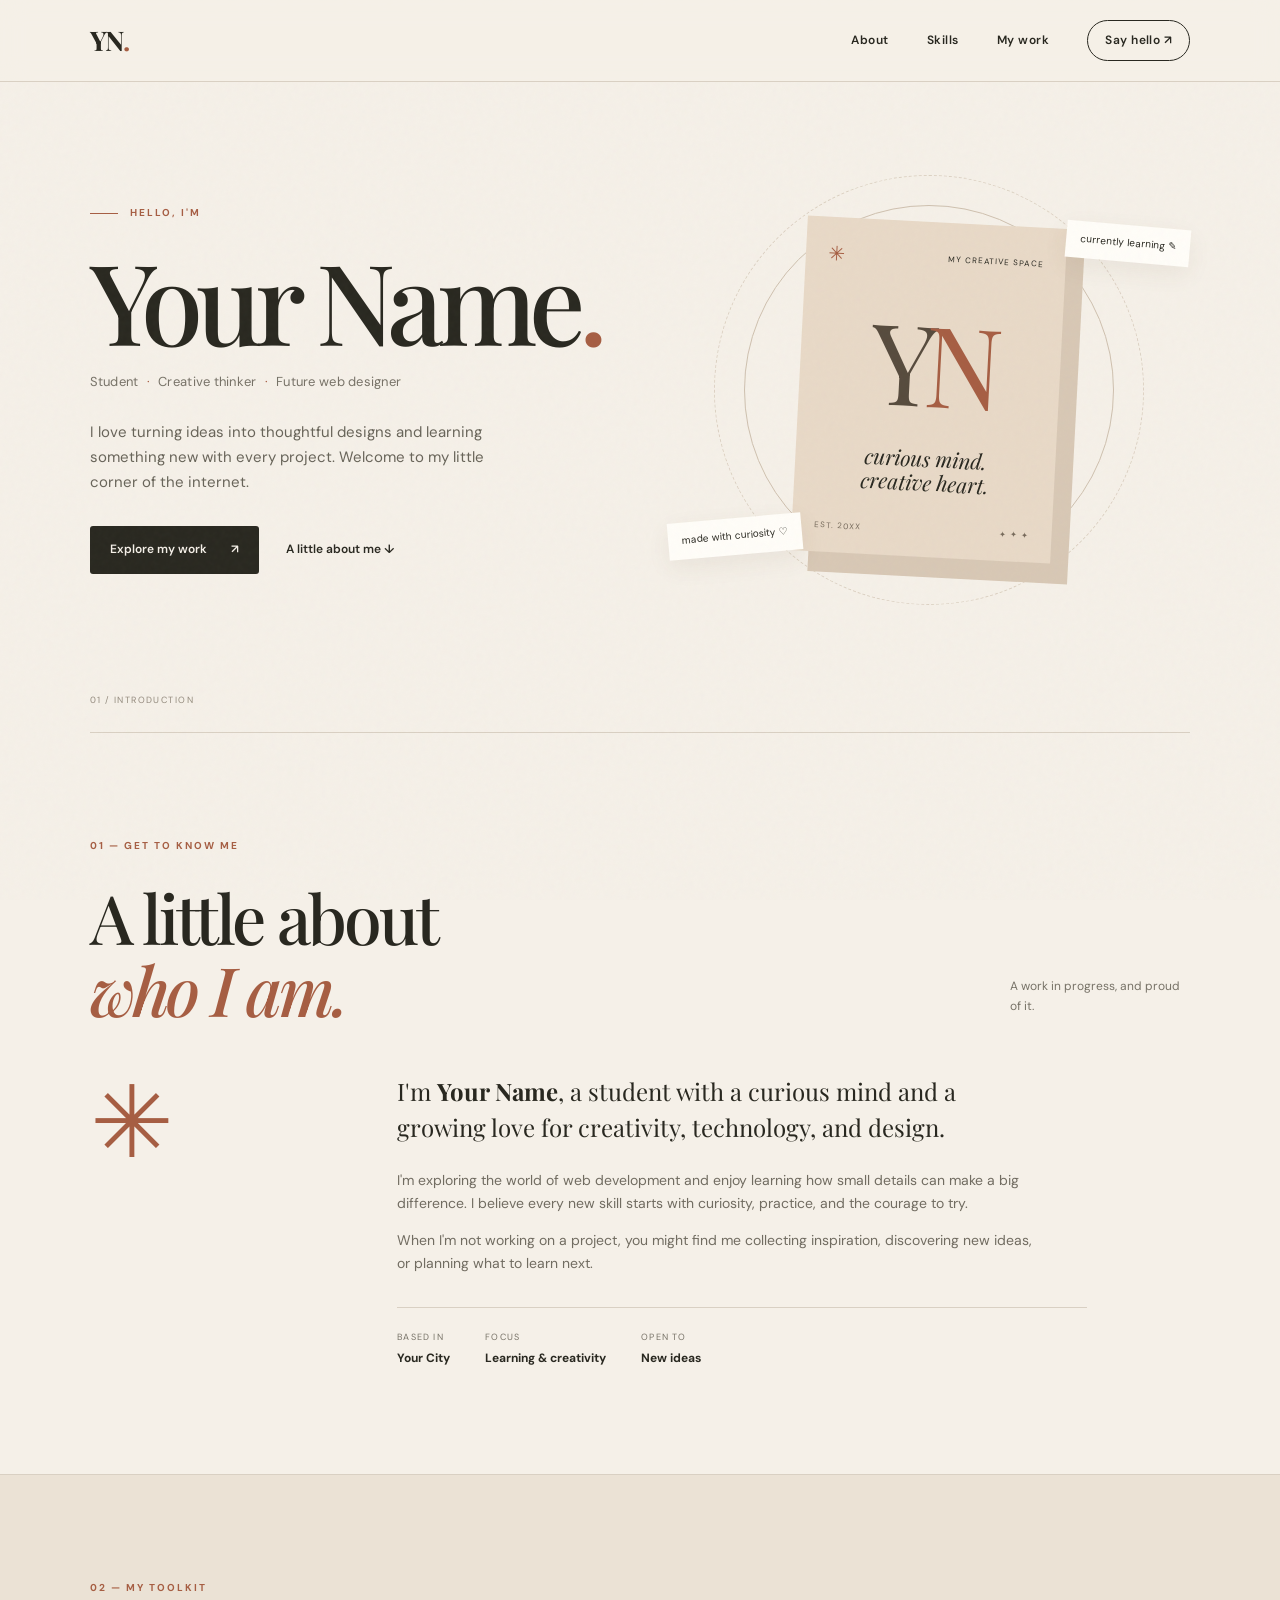
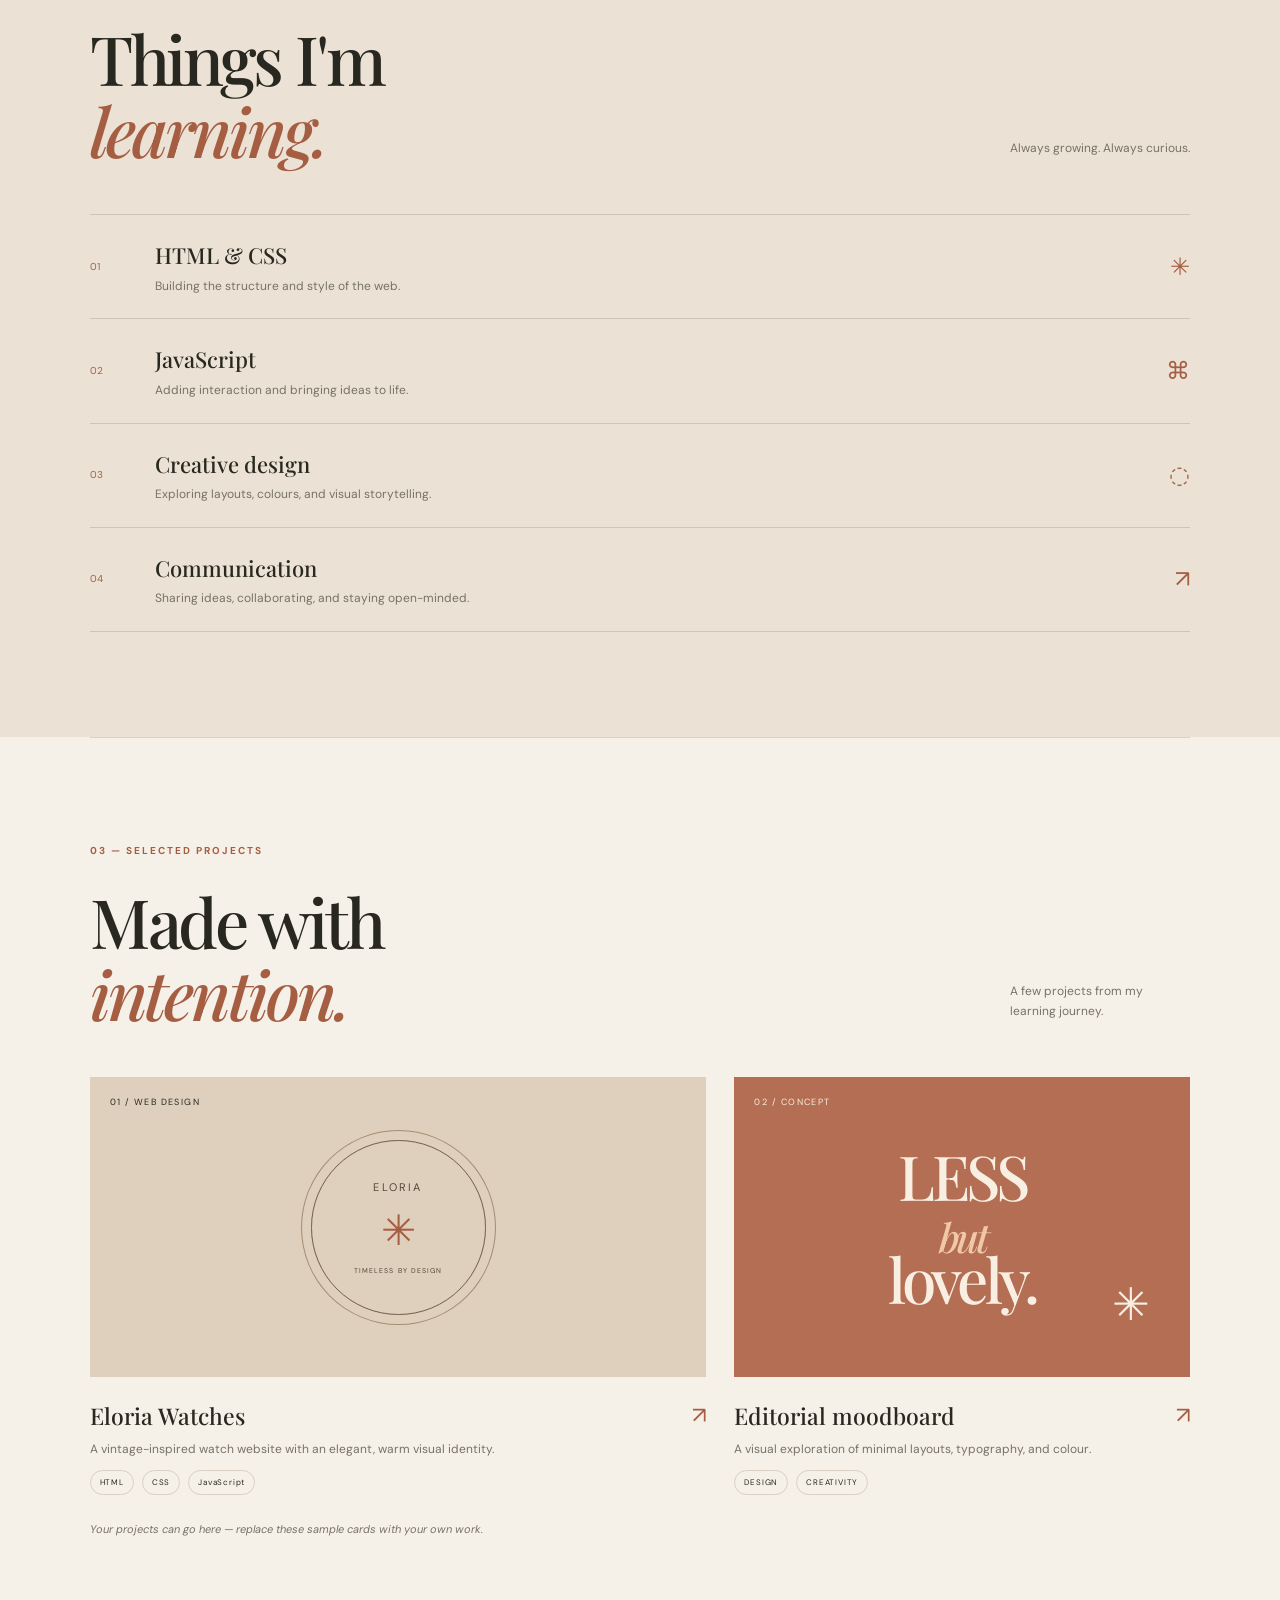
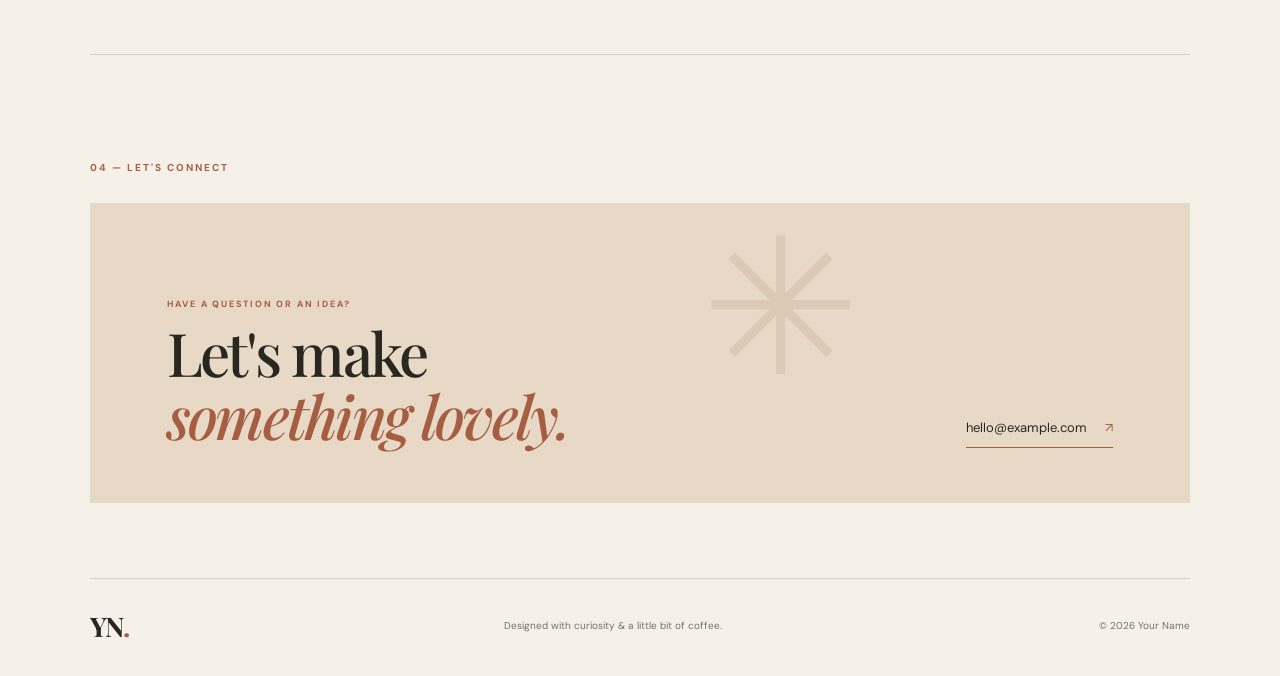
==== my_project/index.html @ fea58d52 "initial upload" ====
<!DOCTYPE html>
<html lang="en">
<head>
  <meta charset="UTF-8">
  <meta name="viewport" content="width=device-width, initial-scale=1.0">
  <meta name="description" content="Personal portfolio of Your Name — student, creative thinker and aspiring web designer.">
  <title>Your Name | Personal Portfolio</title>
  <link rel="preconnect" href="https://fonts.googleapis.com">
  <link rel="preconnect" href="https://fonts.gstatic.com" crossorigin>
  <link href="https://fonts.googleapis.com/css2?family=DM+Sans:wght@400;500;600;700&family=Playfair+Display:wght@500;600;700&display=swap" rel="stylesheet">
  <link rel="stylesheet" href="style.css">
  <script src="script.js" defer></script>
</head>
<body>
  <div class="page-grain"></div>
  <header class="site-header">
    <a class="brand" href="#home" aria-label="Go to homepage">YN<span>.</span></a>
    <button class="menu-toggle" aria-label="Open navigation" aria-expanded="false">☰</button>
    <nav class="nav-links" aria-label="Main navigation">
      <a href="#about">About</a><a href="#skills">Skills</a><a href="#work">My work</a><a href="#contact" class="nav-contact">Say hello ↗</a>
    </nav>
  </header>

  <main>
    <section class="hero section-wrap" id="home">
      <div class="hero-copy">
        <p class="eyebrow"><span class="eyebrow-line"></span> HELLO, I'M</p>
        <h1>Your Name<span class="title-dot">.</span></h1>
        <p class="hero-subtitle">Student <span>·</span> Creative thinker <span>·</span> Future web designer</p>
        <p class="hero-intro">I love turning ideas into thoughtful designs and learning something new with every project. Welcome to my little corner of the internet.</p>
        <div class="hero-actions">
          <a class="button button-dark" href="#work">Explore my work <span>↗</span></a>
          <a class="text-link" href="#about">A little about me ↓</a>
        </div>
      </div>
      <div class="hero-art" aria-label="Decorative profile illustration">
        <div class="art-circle circle-one"></div><div class="art-circle circle-two"></div>
        <div class="art-card">
          <div class="art-top"><span>✳</span><span>MY CREATIVE SPACE</span></div>
          <div class="art-monogram">Y<span>N</span></div>
          <p>curious mind.<br>creative heart.</p>
          <div class="art-bottom"><span>EST. 20XX</span><span>✦ ✦ ✦</span></div>
        </div>
        <span class="floating-note note-one">currently learning ✎</span>
        <span class="floating-note note-two">made with curiosity ♡</span>
      </div>
      <div class="hero-index">01 / INTRODUCTION</div>
    </section>

    <section class="about section-wrap section-pad" id="about">
      <div class="section-kicker">01 — GET TO KNOW ME</div>
      <div class="section-heading-row"><h2>A little about<br><em>who I am.</em></h2><p class="section-side-note">A work in progress, and proud of it.</p></div>
      <div class="about-grid">
        <div class="about-mark">✳</div>
        <div class="about-text">
          <p class="lead">I'm <strong>Your Name</strong>, a student with a curious mind and a growing love for creativity, technology, and design.</p>
          <p>I'm exploring the world of web development and enjoy learning how small details can make a big difference. I believe every new skill starts with curiosity, practice, and the courage to try.</p>
          <p>When I'm not working on a project, you might find me collecting inspiration, discovering new ideas, or planning what to learn next.</p>
          <div class="mini-facts"><span>BASED IN <b>Your City</b></span><span>FOCUS <b>Learning & creativity</b></span><span>OPEN TO <b>New ideas</b></span></div>
        </div>
      </div>
    </section>

    <section class="skills section-wrap section-pad" id="skills">
      <div class="section-kicker">02 — MY TOOLKIT</div>
      <div class="section-heading-row"><h2>Things I'm<br><em>learning.</em></h2><p class="section-side-note">Always growing. Always curious.</p></div>
      <div class="skill-list">
        <div class="skill-item"><span class="skill-number">01</span><div><h3>HTML & CSS</h3><p>Building the structure and style of the web.</p></div><span class="skill-symbol">✳</span></div>
        <div class="skill-item"><span class="skill-number">02</span><div><h3>JavaScript</h3><p>Adding interaction and bringing ideas to life.</p></div><span class="skill-symbol">⌘</span></div>
        <div class="skill-item"><span class="skill-number">03</span><div><h3>Creative design</h3><p>Exploring layouts, colours, and visual storytelling.</p></div><span class="skill-symbol">◌</span></div>
        <div class="skill-item"><span class="skill-number">04</span><div><h3>Communication</h3><p>Sharing ideas, collaborating, and staying open-minded.</p></div><span class="skill-symbol">↗</span></div>
      </div>
    </section>

    <section class="work section-wrap section-pad" id="work">
      <div class="section-kicker">03 — SELECTED PROJECTS</div>
      <div class="section-heading-row"><h2>Made with<br><em>intention.</em></h2><p class="section-side-note">A few projects from my learning journey.</p></div>
      <div class="project-grid">
        <article class="project-card project-feature">
          <div class="project-visual visual-watch"><span class="visual-label">01 / WEB DESIGN</span><div class="watch-face"><span>ELORIA</span><b>✳</b><small>TIMELESS BY DESIGN</small></div></div>
          <div class="project-meta"><div><h3>Eloria Watches</h3><p>A vintage-inspired watch website with an elegant, warm visual identity.</p></div><span class="project-arrow">↗</span></div>
          <div class="tag-row"><span>HTML</span><span>CSS</span><span>JavaScript</span></div>
        </article>
        <article class="project-card">
          <div class="project-visual visual-editorial"><span class="visual-label">02 / CONCEPT</span><div class="editorial-type">LESS<br><i>but</i><br>lovely.</div><span class="editorial-star">✳</span></div>
          <div class="project-meta"><div><h3>Editorial moodboard</h3><p>A visual exploration of minimal layouts, typography, and colour.</p></div><span class="project-arrow">↗</span></div>
          <div class="tag-row"><span>DESIGN</span><span>CREATIVITY</span></div>
        </article>
      </div>
      <p class="project-note">Your projects can go here — replace these sample cards with your own work.</p>
    </section>

    <section class="contact section-wrap section-pad" id="contact">
      <div class="section-kicker">04 — LET'S CONNECT</div>
      <div class="contact-panel"><div><p class="eyebrow">HAVE A QUESTION OR AN IDEA?</p><h2>Let's make<br><em>something lovely.</em></h2></div><a class="contact-link" href="mailto:hello@example.com">hello@example.com <span>↗</span></a><div class="contact-spark">✳</div></div>
    </section>
  </main>

  <footer class="site-footer section-wrap"><a class="brand" href="#home">YN<span>.</span></a><p>Designed with curiosity & a little bit of coffee.</p><p>© <span id="year"></span> Your Name</p></footer>
</body>
</html>
---- my_project/style.css ----
@import url('https://fonts.googleapis.com/css2?family=DM+Sans:wght@400;500;600;700&family=Playfair+Display:ital,wght@0,500;0,600;0,700;1,500;1,600&display=swap');

:root{--paper:#f5f0e8;--paper-deep:#ebe2d5;--ink:#292820;--muted:#777267;--rust:#a65e43;--line:#d9d0c3;--white:#fffdf8}
*{box-sizing:border-box}html{scroll-behavior:smooth;scroll-padding-top:90px}body{margin:0;background:var(--paper);color:var(--ink);font-family:'DM Sans',sans-serif;line-height:1.65}a{color:inherit;text-decoration:none}.page-grain{position:fixed;inset:0;pointer-events:none;opacity:.13;z-index:5;background-image:url("data:image/svg+xml,%3Csvg viewBox='0 0 180 180' xmlns='http://www.w3.org/2000/svg'%3E%3Cfilter id='n'%3E%3CfeTurbulence type='fractalNoise' baseFrequency='.9' numOctaves='3' stitchTiles='stitch'/%3E%3C/filter%3E%3Crect width='100%25' height='100%25' filter='url(%23n)' opacity='.2'/%3E%3C/svg%3E")}
.site-header{height:82px;padding:0 7%;display:flex;align-items:center;justify-content:space-between;border-bottom:1px solid var(--line);position:sticky;top:0;background:rgba(245,240,232,.92);backdrop-filter:blur(12px);z-index:10}.brand{font-family:'Playfair Display',serif;font-size:27px;font-weight:700;letter-spacing:-2px}.brand span,.title-dot{color:var(--rust)}.nav-links{display:flex;gap:38px;align-items:center;font-size:12px;font-weight:600;letter-spacing:.04em}.nav-links a{transition:color .2s}.nav-links a:hover,.text-link:hover{color:var(--rust)}.nav-contact{border:1px solid var(--ink);padding:10px 17px;border-radius:30px}.menu-toggle{display:none;background:none;border:0;font-size:25px;color:var(--ink)}
.section-wrap{width:min(1120px,86%);margin:auto}.hero{min-height:650px;display:grid;grid-template-columns:1.05fr .95fr;align-items:center;position:relative;padding-top:45px;padding-bottom:80px}.eyebrow,.section-kicker{font-size:10px;letter-spacing:.2em;font-weight:700;color:var(--rust)}.eyebrow{display:flex;align-items:center;gap:12px}.eyebrow-line{width:28px;height:1px;background:var(--rust)}h1,h2,h3,p{margin-top:0}h1,h2,.editorial-type{font-family:'Playfair Display',serif;font-weight:500}h1{font-size:clamp(64px,9vw,112px);line-height:1.02;letter-spacing:-.065em;margin:22px 0 13px}.hero-subtitle{font-size:13px;color:var(--muted);letter-spacing:.02em}.hero-subtitle span{color:var(--rust);padding:0 5px}.hero-intro{max-width:440px;color:#686459;font-size:15px;margin:28px 0 32px}.hero-actions{display:flex;align-items:center;gap:27px}.button{display:inline-flex;gap:24px;align-items:center;padding:14px 20px;border-radius:3px;font-size:12px;font-weight:600}.button-dark{background:var(--ink);color:var(--paper);transition:transform .2s,background .2s}.button-dark:hover{background:var(--rust);transform:translateY(-3px)}.text-link{font-size:12px;font-weight:600}.hero-art{height:440px;display:grid;place-items:center;position:relative}.art-circle{position:absolute;border:1px solid #cfc1af;border-radius:50%}.circle-one{width:370px;height:370px}.circle-two{width:430px;height:430px;border-style:dashed;opacity:.65}.art-card{width:260px;height:335px;background:#e8d9c7;box-shadow:18px 20px 0 #d8c8b5;position:relative;padding:20px 22px;display:flex;flex-direction:column;justify-content:space-between;transform:rotate(3deg);z-index:1}.art-top,.art-bottom{display:flex;justify-content:space-between;align-items:center;font-size:8px;letter-spacing:.13em}.art-top span:first-child{font-size:20px;color:var(--rust)}.art-monogram{font-family:'Playfair Display',serif;font-size:112px;line-height:1;text-align:center;letter-spacing:-.12em;color:#574b3d}.art-monogram span{color:var(--rust)}.art-card>p{font-family:'Playfair Display',serif;font-style:italic;text-align:center;font-size:21px;line-height:1.15;margin:0}.art-bottom{color:#766a5b}.floating-note{position:absolute;background:var(--white);padding:10px 14px;font-size:10px;box-shadow:0 8px 25px #53432a12;z-index:2}.note-one{top:55px;right:0;transform:rotate(5deg)}.note-two{bottom:55px;left:0;transform:rotate(-5deg)}.hero-index{position:absolute;bottom:24px;left:0;font-size:9px;letter-spacing:.16em;color:#938a7d}
.section-pad{padding-top:105px;padding-bottom:105px;border-top:1px solid var(--line)}.section-kicker{margin-bottom:26px}.section-heading-row{display:flex;justify-content:space-between;align-items:end;margin-bottom:48px}h2{font-size:clamp(44px,6vw,68px);line-height:1.06;letter-spacing:-.045em;margin:0}h2 em{color:var(--rust);font-weight:500}.section-side-note{font-size:12px;color:var(--muted);max-width:180px;margin:0 0 8px}.about-grid{display:grid;grid-template-columns:.65fr 2fr;gap:50px}.about-mark{font-size:100px;color:var(--rust);line-height:1}.about-text{max-width:690px}.about-text p{font-size:14px;color:#716c61;max-width:650px}.about-text .lead{font-family:'Playfair Display',serif;font-size:24px;line-height:1.5;color:var(--ink)}.mini-facts{display:flex;gap:35px;flex-wrap:wrap;border-top:1px solid var(--line);padding-top:22px;margin-top:32px}.mini-facts span{display:flex;flex-direction:column;gap:4px;font-size:9px;letter-spacing:.13em;color:var(--muted)}.mini-facts b{font-size:12px;letter-spacing:0;color:var(--ink)}
.skills{background:var(--paper-deep);width:100%;padding-left:max(7%,calc((100% - 1120px)/2));padding-right:max(7%,calc((100% - 1120px)/2))}.skill-list{border-top:1px solid #d1c5b5}.skill-item{display:grid;grid-template-columns:65px 1fr 50px;align-items:center;padding:22px 0;border-bottom:1px solid #d1c5b5}.skill-number{font-size:10px;color:var(--rust)}.skill-item h3{font-family:'Playfair Display',serif;font-size:22px;font-weight:500;margin:0 0 3px}.skill-item p{font-size:12px;color:var(--muted);margin:0}.skill-symbol{text-align:right;font-size:24px;color:var(--rust)}
.project-grid{display:grid;grid-template-columns:1.15fr .85fr;gap:28px}.project-visual{height:300px;position:relative;overflow:hidden;display:grid;place-items:center}.visual-watch{background:#ded0bd}.visual-label{position:absolute;top:18px;left:20px;font-size:9px;letter-spacing:.16em}.watch-face{width:175px;height:175px;border:1px solid #76624d;border-radius:50%;display:flex;flex-direction:column;align-items:center;justify-content:center;color:#554738;position:relative;box-shadow:0 0 0 9px #ded0bd,0 0 0 10px #a78d70}.watch-face span{font-size:11px;letter-spacing:.2em}.watch-face b{font-size:42px;font-weight:400;color:var(--rust)}.watch-face small{font-size:7px;letter-spacing:.15em}.visual-editorial{background:#b46e53;color:#f8eee1}.editorial-type{font-size:62px;line-height:.83;letter-spacing:-.06em;text-align:center}.editorial-type i{font-size:40px;color:#f0c8a9}.editorial-star{position:absolute;right:40px;bottom:35px;font-size:45px}.project-meta{display:flex;justify-content:space-between;gap:15px;padding:20px 0 10px}.project-meta h3{font-family:'Playfair Display',serif;font-size:23px;font-weight:500;margin:0 0 5px}.project-meta p{font-size:12px;color:var(--muted);max-width:420px;margin:0}.project-arrow{font-size:23px;color:var(--rust)}.tag-row{display:flex;gap:8px}.tag-row span{font-size:8px;letter-spacing:.1em;border:1px solid var(--line);padding:5px 9px;border-radius:30px}.project-note{font-size:11px;color:var(--muted);margin-top:25px;font-style:italic}
.contact{padding-bottom:75px}.contact-panel{background:#e8d9c7;min-height:300px;padding:55px 7%;position:relative;display:flex;justify-content:space-between;align-items:end;overflow:hidden}.contact-panel h2{font-size:clamp(40px,5vw,60px)}.contact-panel .eyebrow{font-size:9px}.contact-link{font-size:13px;border-bottom:1px solid var(--rust);padding-bottom:8px;z-index:1}.contact-link span{color:var(--rust);margin-left:15px}.contact-spark{position:absolute;font-size:190px;color:#d8c5af;right:30%;top:-50px;opacity:.7}
.site-footer{border-top:1px solid var(--line);padding-top:25px;padding-bottom:28px;display:flex;align-items:center;justify-content:space-between}.site-footer p{font-size:10px;color:var(--muted);margin:0}
@media(max-width:760px){.site-header{height:70px;padding:0 7%}.menu-toggle{display:block}.nav-links{display:none;position:absolute;top:69px;left:0;right:0;background:var(--paper);padding:22px 7%;border-bottom:1px solid var(--line);flex-direction:column;align-items:flex-start;gap:20px}.nav-links.open{display:flex}.hero{grid-template-columns:1fr;padding-top:65px;gap:15px}.hero-art{height:390px;grid-row:2}.circle-one{width:300px;height:300px}.circle-two{width:350px;height:350px}.art-card{width:220px;height:290px}.art-monogram{font-size:90px}.note-one{right:2%}.note-two{left:2%}.hero-index{bottom:15px}.section-pad{padding-top:75px;padding-bottom:75px}.section-heading-row{align-items:start;gap:20px;flex-direction:column;margin-bottom:35px}.about-grid{grid-template-columns:1fr;gap:15px}.about-mark{font-size:65px}.mini-facts{gap:20px}.project-grid{grid-template-columns:1fr}.project-visual{height:270px}.contact-panel{align-items:flex-start;flex-direction:column;gap:40px;padding:40px 7%}.contact-spark{right:-15px;top:50px;font-size:140px}.site-footer{gap:15px;flex-wrap:wrap}.site-footer p{max-width:45%}}
@media(max-width:420px){h1{font-size:62px}.hero-actions{gap:15px;flex-wrap:wrap}.button{padding:12px 15px}.art-card{width:200px;height:270px}.circle-one{width:270px;height:270px}.circle-two{width:315px;height:315px}.skill-item{grid-template-columns:38px 1fr 30px}.skill-item h3{font-size:19px}.project-visual{height:235px}}
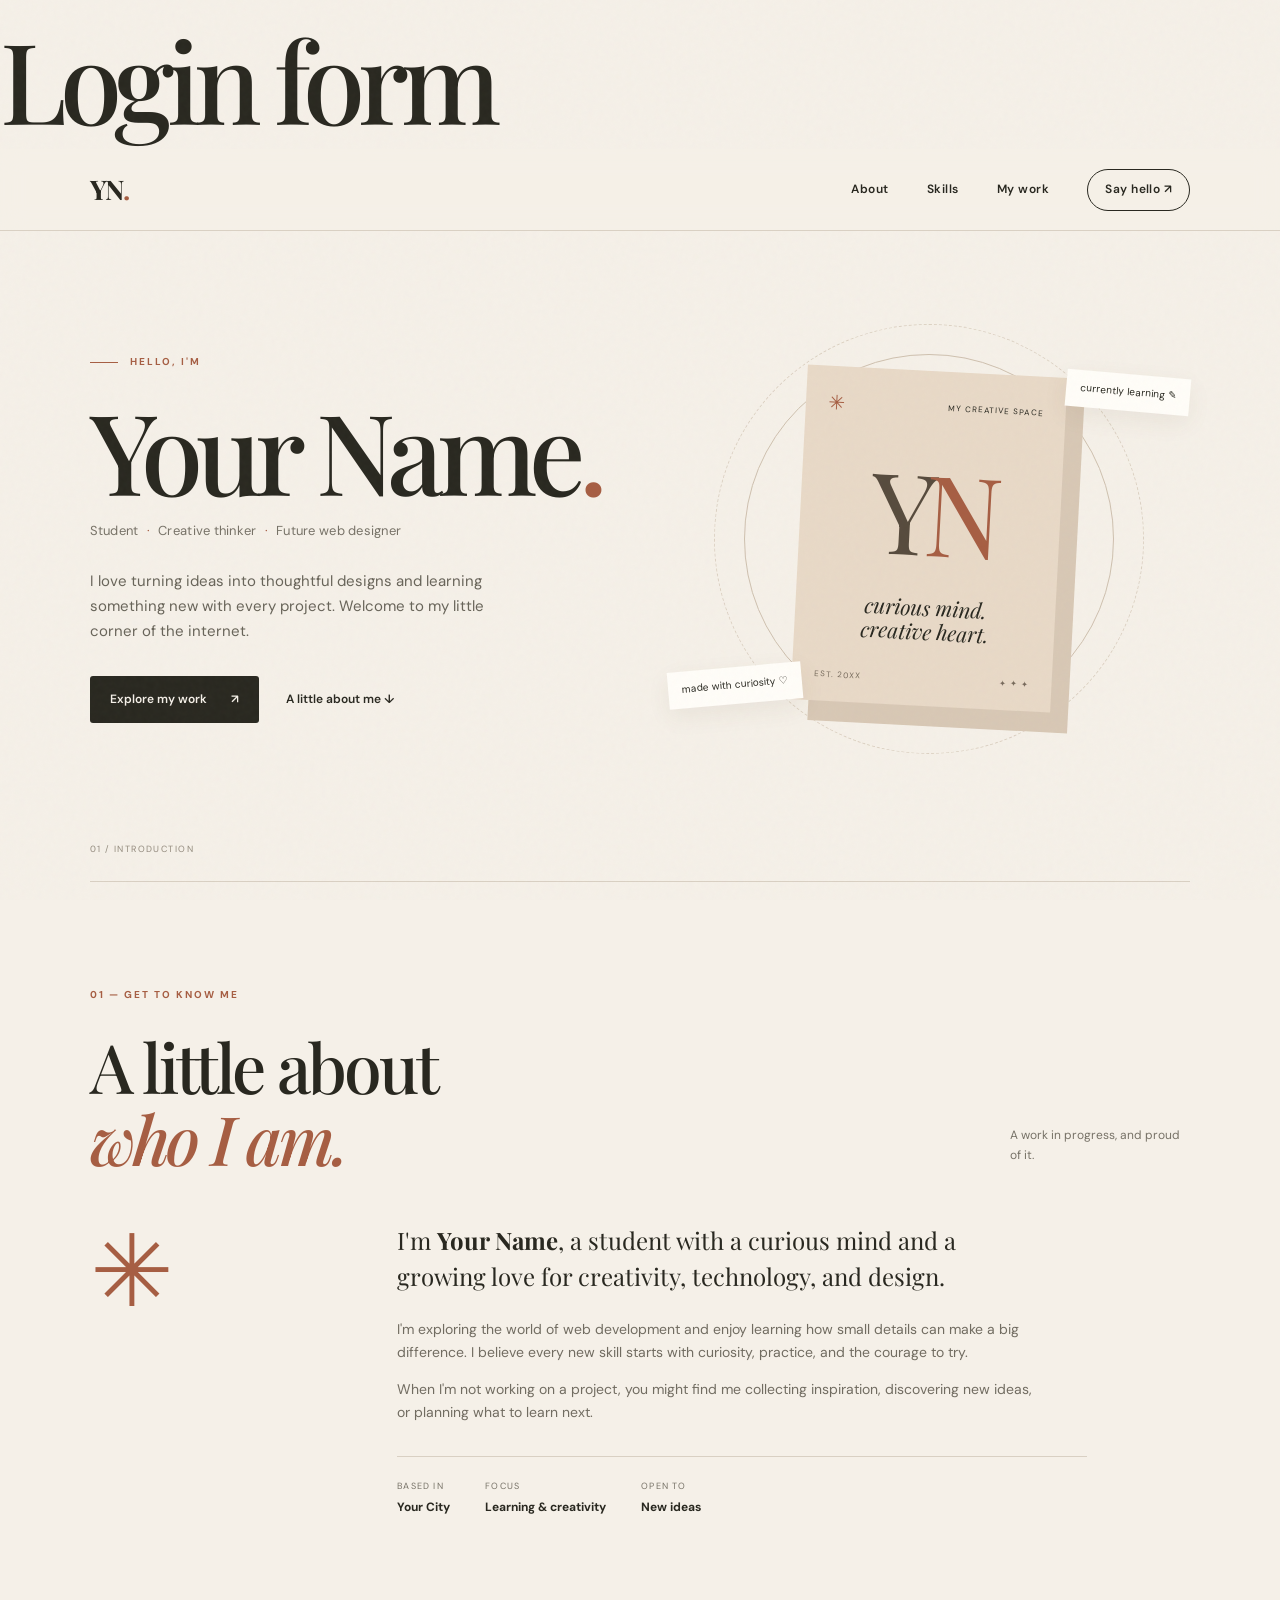
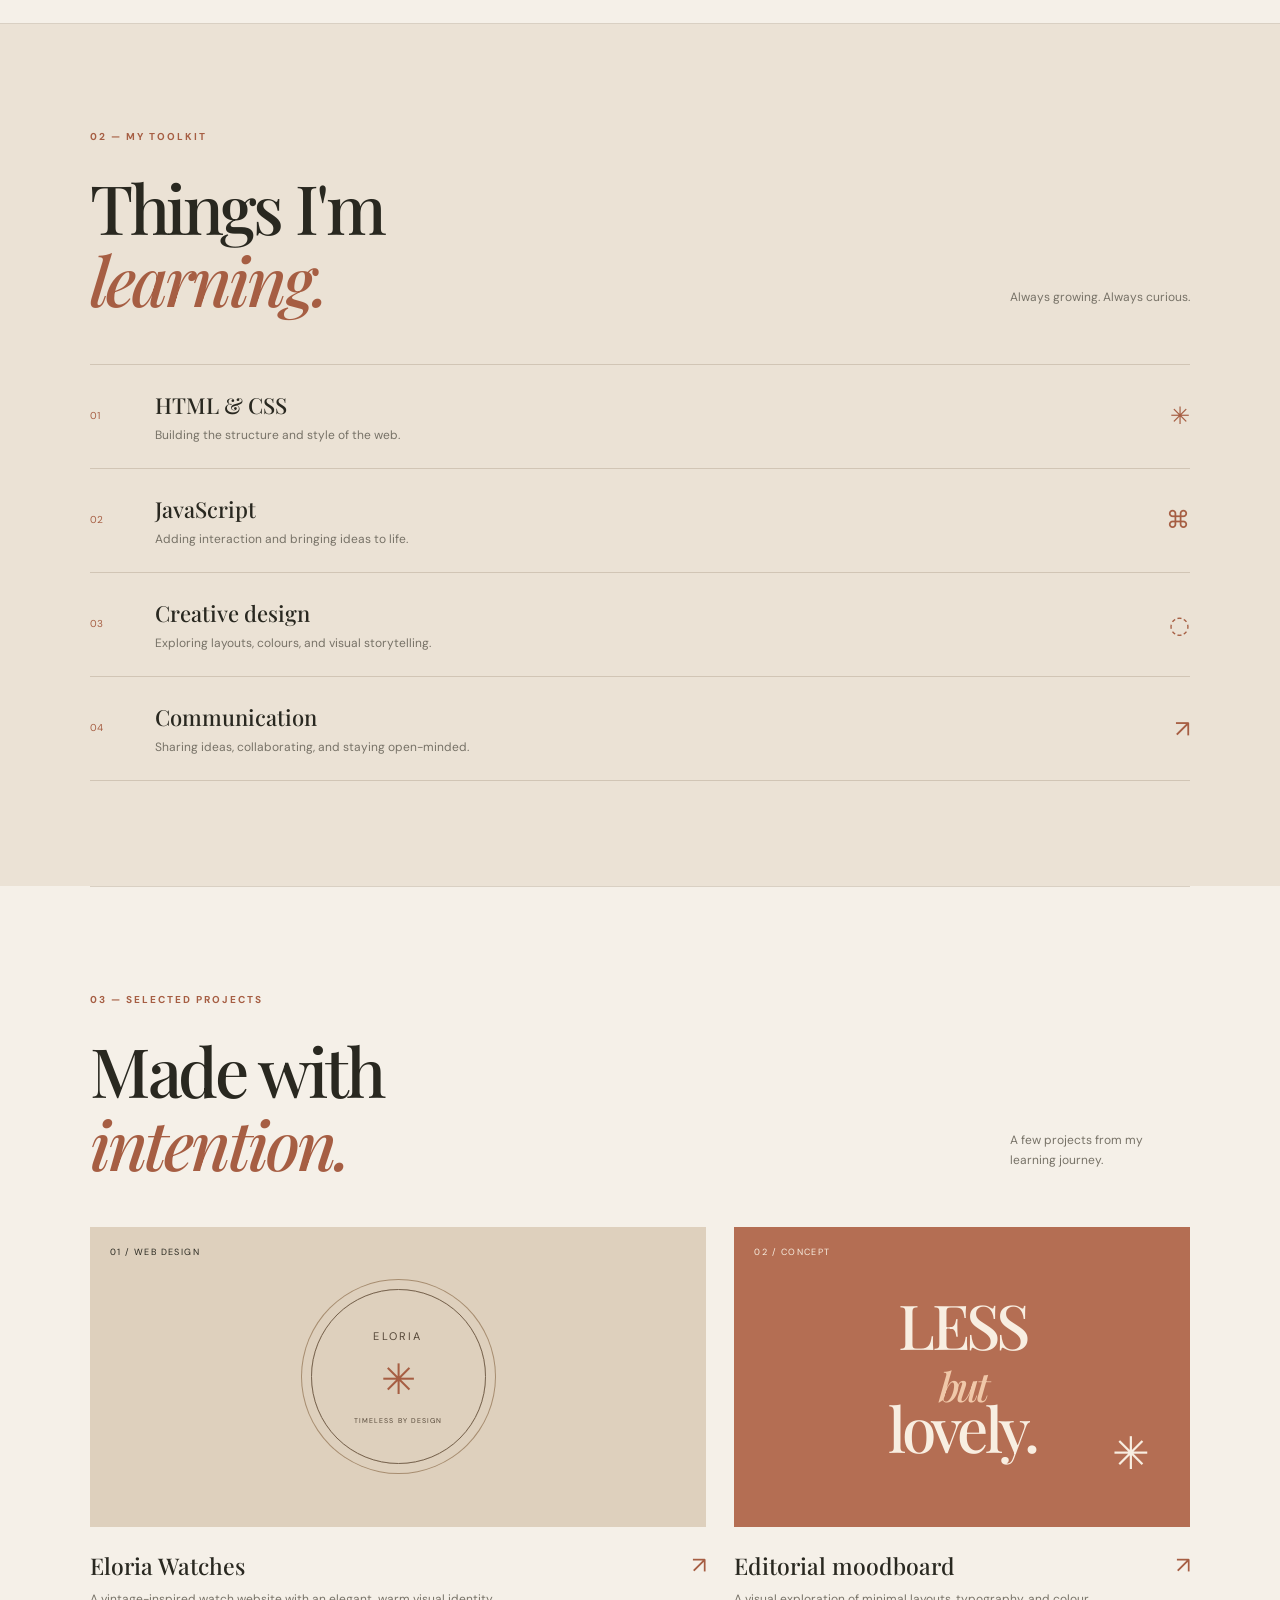
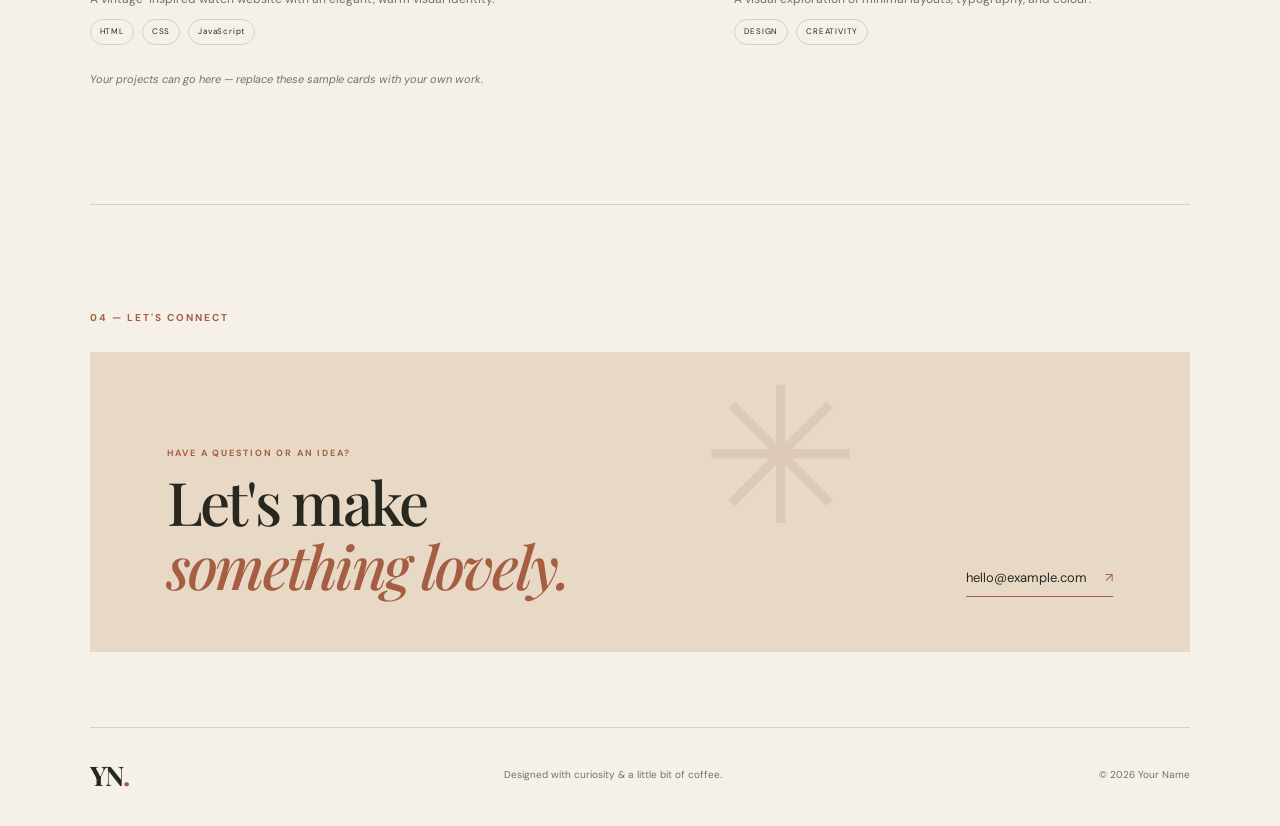
==== commit c5ede5f8: "new feature add" ====
--- a/my_project/index.html
+++ b/my_project/index.html
@@ -12,6 +12,10 @@
   <script src="script.js" defer></script>
 </head>
 <body>
+
+  <h1>
+    Login form
+  </h1>
   <div class="page-grain"></div>
   <header class="site-header">
     <a class="brand" href="#home" aria-label="Go to homepage">YN<span>.</span></a>
